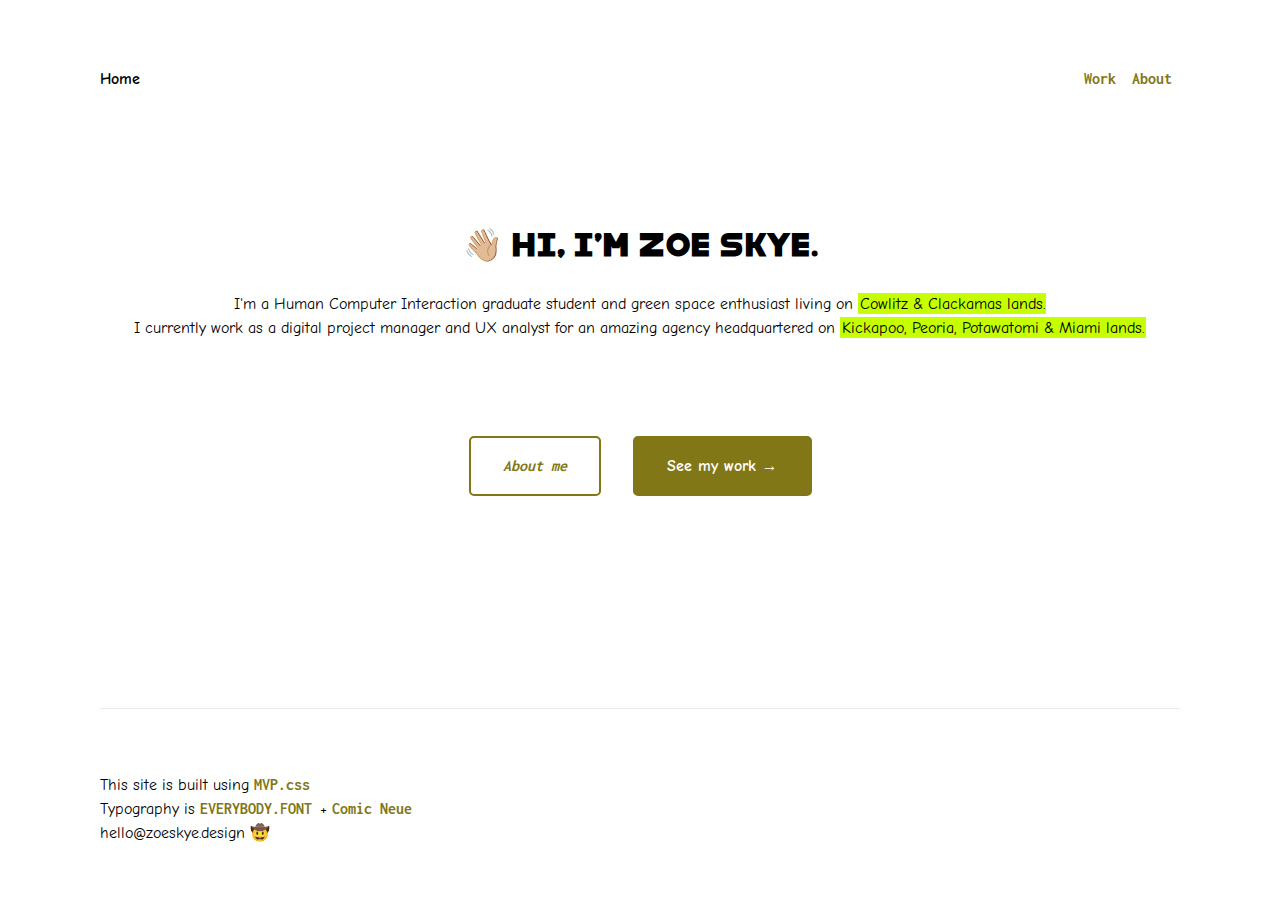
==== index.html @ 57e8252f "renamed home to index lol" ====
<!-- MVP.css quickstart template: https://github.com/andybrewer/mvp/ -->

<!DOCTYPE html>
<html lang="en">

<head>
    <link rel="icon" href="https://via.placeholder.com/70x70">
    <link rel="stylesheet" href="css/style.css">
    <link href="https://fonts.googleapis.com/css2?family=Comic+Neue&family=Inconsolata:wght@400;700&display=swap" rel="stylesheet">


    <meta charset="utf-8">
    <meta name="description" content="My description">
    <meta name="viewport" content="width=device-width, initial-scale=1.0">

    <title>My title</title>
</head>

<body>
    <header>
        <nav>
            <p>Home</p>
            <ul>
                <li></li>
                <li><a href="work.html">Work</a>
                <li><a href="about.html">About</a></li>
            </ul>
        </nav>
        <h1> 👋🏼 HI, I'M ZOE SKYE.</h1>
        <p>I'm a Human Computer Interaction graduate student and green space enthusiast living on <mark>Cowlitz & Clackamas lands.</mark> <br />
      I currently work as a digital project manager and UX analyst for an amazing agency headquartered on <mark>Kickapoo, Peoria, Potawatomi & Miami lands.</mark> </p> <br />
        <br>
        <p><a href="about.html"><i>About me</i></a><a href="work.html"><b>See my work &rarr;</b></a></p>
    </header>
    <main>
        <!-- <hr>
        <section>
            <header>
                <h2>Section Heading</h2>
                <p>Section Subheading</p>
            </header>
            <aside>
                <h3>Card heading</h3>
                <p>Card content*</p>
                <p><small>*with small content</small></p>
            </aside>
            <aside>
                <h3>Card heading</h3>
                <p>Card content <sup>with notification</sup></p>
            </aside>
            <aside>
                <h3>Card heading</h3>
                <p>Card content</p>
            </aside>
        </section>
        <hr>
        <section>
            <blockquote>
                "Quote"
                <footer><i>- Attribution</i></footer>
            </blockquote>
        </section>
        <hr>
        <div>
            <table>
                <thead>
                    <tr>
                        <th></th>
                        <th>Col A</th>
                        <th>Col B</th>
                        <th>Col C</th>
                    </tr>
                </thead>
                <tr>
                    <td>Row 1</td>
                    <td>Cell A1</td>
                    <td>Cell B1</td>
                    <td>Cell C1</td>
                </tr>
                <tr>
                    <td>Row 2</td>
                    <td>Cell A2</td>
                    <td>Cell B2</td>
                    <td>Cell C2</td>
                </tr>
            </table>
        </div>
        <hr>
        <article>
            <h2>Left-aligned header</h2>
            <p>Left-aligned paragraph</p>
            <aside>
                <p>Article callout</p>
            </aside>
            <ul>
                <li>List item 1</li>
                <li>List item 2</li>
            </ul>
            <figure>
                <img alt="Stock photo" src="https://via.placeholder.com/1080x500?text=Amazing+stock+photo">
                <figcaption><i>Image caption</i></figcaption>
            </figure>
        </article>
        <hr>
        <div>
            <details>
                <summary>Expanable title</summary>
                <p>Revealed content</p>
            </details>
            <details>
                <summary>Another expanable title</summary>
                <p>More revealed content</p>
            </details>
            <br>
            <pre>
                <code>
                    // code sample

                </code>
            </pre>
        </div>
        <hr> -->

    </main>
    <footer>
        <hr>
        <p>
            This site is built using <a href="https://github.com/andybrewer/mvp/ ">MVP.css </a><br />
            Typography is <a href="https://arielroman.com/EVERYBODY-FONT">EVERYBODY.FONT </a> + <a href="http://comicneue.com/">Comic Neue </a><br />
            hello@zoeskye.design 🤠
        </p>
    </footer>
</body>

</html>
---- css/style.css ----
:root {
    --border-radius: 5px;
    --box-shadow: 2px 2px 10px;
    --color: #827717;
    --color-accent: #8277170b;
    --color-bg: #fff;
    --color-bg-secondary: #e9e9e9;
    --color-secondary: #827717;
    --color-secondary-accent: #8277170b;
    --color-shadow: #f4f4f4;
    --color-text: #000;
    --color-text-secondary: #999;
    --font: -apple-system, BlinkMacSystemFont, "Segoe UI", Roboto, Oxygen-Sans, Ubuntu, Cantarell, "Helvetica Neue", sans-serif;
    --hover-brightness: 1.2;
    --justify-important: center;
    --justify-normal: left;
    --line-height: 150%;
    --width-card: 285px;
    --width-card-medium: 460px;
    --width-card-wide: 800px;
    --width-content: 1080px;
}

@font-face {
  font-family: EverybodyWorld;
  src: url(EVERYBODY.WORLD-Black.otf);
}

/*
@media (prefers-color-scheme: dark) {
    :root {
        --color: #0097fc;
        --color-accent: #0097fc4f;
        --color-bg: #333;
        --color-bg-secondary: #555;
        --color-secondary: #e20de9;
        --color-secondary-accent: #e20de94f;
        --color-shadow: #bbbbbb20;
        --color-text: #f7f7f7;
        --color-text-secondary: #aaa;
    }
}
*/

/* Layout */
article aside {
    background: var(--color-secondary-accent);
    border-left: 4px solid var(--color-secondary);
    padding: 0.01rem 0.8rem;
}

body {
    background: var(--color-bg);
    color: var(--color-text);
    font-family: var(--font);
    line-height: var(--line-height);
    margin: 0;
    overflow-x: hidden;
    padding: 1rem 0;
}

footer,
header,
main {
    margin: 0 auto;
    max-width: var(--width-content);
    padding: 2rem 1rem;
}

hr {
    background-color: var(--color-bg-secondary);
    border: none;
    height: 1px;
    margin: 4rem 0;
}

section {
    display: flex;
    flex-wrap: wrap;
    justify-content: var(--justify-important);
}

section aside {
    border: 1px solid var(--color-bg-secondary);
    border-radius: var(--border-radius);
    box-shadow: var(--box-shadow) var(--color-shadow);
    margin: 1rem;
    padding: 1.25rem;
    width: var(--width-card);
}

section aside:hover {
    box-shadow: var(--box-shadow) var(--color-bg-secondary);
}

section aside img {
    max-width: 100%;
}

/* Headers */
article header,
div header,
main header {
    padding-top: 0;
}

header {
    text-align: var(--justify-important);
}

header a b,
header a em,
header a i,
header a strong {
    margin-left: 1rem;
    margin-right: 1rem;
}

header nav img {
    margin: 1rem 0;
}

section header {
    padding-top: 0;
    width: 100%;
}

/* Nav */
nav {
    align-items: center;
    display: flex;
    font-weight: bold;
    justify-content: space-between;
    margin-bottom: 7rem;
}

nav ul {
    list-style: none;
    padding: 0;
}

nav ul li {
    display: inline-block;
    margin: 0 0.5rem;
    position: relative;
    text-align: left;
}

/* Nav Dropdown */
nav ul li:hover ul {
    display: block;
}

nav ul li ul {
    background: var(--color-bg);
    border: 1px solid var(--color-bg-secondary);
    border-radius: var(--border-radius);
    box-shadow: var(--box-shadow) var(--color-shadow);
    display: none;
    height: auto;
    padding: .5rem 1rem;
    position: absolute;
    right: 0;
    top: 1.7rem;
    width: auto;
}

nav ul li ul li,
nav ul li ul li a {
    display: block;
}

/* Typography */
code,
samp {
    background-color: var(--color-accent);
    border-radius: var(--border-radius);
    color: var(--color-text);
    display: inline-block;
    margin: 0 0.1rem;
    padding: 0rem 0.5rem;
    text-align: var(--justify-normal);
}

details {
    margin: 1.3rem 0;
}

details summary {
    font-weight: bold;
    cursor: pointer;
}

details summary:focus {
    outline: none;
}

h1,
h2,
h3,
h4,
h5,
h6 {
    line-height: var(--line-height);
    font-family: 'EverybodyWorld', monospace;
}

mark {
    padding: 0.1rem;
    font-family: 'Comic Neue', cursive;
    background-color: #C6FF00;
}

ol li,
ul li {
    padding: 0.2rem 0;
    font-family: 'Comic Neue', cursive;
}

p {
    margin: 0.75rem 0;
    padding: 0;
    font-family: 'Comic Neue', cursive;
    font-size: 16px;
}

pre {
    margin: 1rem 0;
    max-width: var(--width-card-wide);
    white-space: pre-line;
}

pre code,
pre samp {
    padding: 1rem 2rem;
}

small {
    color: var(--color-text-secondary);
}

sup {
    background-color: var(--color-secondary);
    border-radius: var(--border-radius);
    color: var(--color-bg);
    font-size: xx-small;
    font-weight: bold;
    margin: 0.2rem;
    padding: 0.2rem 0.3rem;
    position: relative;
    top: -2px;
    font-size: 10px;
}

/* Links */
a {
    color: var(--color-secondary);
    font-weight: bold;
    text-decoration: none;
    font-family: 'Inconsolata', monospace;
}

a:hover {
    filter: brightness(var(--hover-brightness));
    text-decoration: underline;
    font-family: 'Inconsolata', monospace;
}

a b,
a em,
a i,
a strong,
button {
    border-radius: var(--border-radius);
    display: inline-block;
    font-size: medium;
    font-weight: bold;
    line-height: var(--line-height);
    margin: 1.5rem 0 0.5rem 0;
    padding: 1rem 2rem;
    font-family: 'Inconsolata', monospace;
}

button {
    font-family: var(--font);
    font-family: 'Comic Neue', cursive;
}

button:hover {
    cursor: pointer;
    filter: brightness(var(--hover-brightness));
}

a b,
a strong,
button {
    background-color: var(--color);
    border: 2px solid var(--color);
    color: var(--color-bg);
    font-family: 'Comic Neue', cursive;
}

a em,
a i {
    border: 2px solid var(--color);
    border-radius: var(--border-radius);
    color: var(--color);
    display: inline-block;
    padding: 1rem 2rem;
}

/* Images */
figure {
    margin: 0;
    padding: 0;
}

figure img {
    max-width: 100%;
}

figure figcaption {
    color: var(--color-text-secondary);
}

/* Forms */
button:focus,
input:focus,
select:focus,
textarea:focus {
    outline: none;
    font-family: 'Comic Neue', cursive;
}

button:disabled,
input:disabled {
    background: var(--color-bg-secondary);
    border-color: var(--color-bg-secondary);
    color: var(--color-text-secondary);
    cursor: not-allowed;
}

button[disabled]:hover {
    filter: none;
}

form {
    border: 1px solid var(--color-bg-secondary);
    border-radius: var(--border-radius);
    box-shadow: var(--box-shadow) var(--color-shadow);
    display: block;
    max-width: var(--width-card-wide);
    min-width: var(--width-card);
    padding: 1.5rem;
    text-align: var(--justify-normal);
}

form header {
    margin: 1.5rem 0;
    padding: 1.5rem 0;
}

input,
label,
select,
textarea {
    display: block;
    font-size: inherit;
    max-width: var(--width-card-wide);
    font-family: 'Comic Neue', cursive;
}

input[type="checkbox"],
input[type="radio"] {
    display: inline-block;
}

input,
select,
textarea {
    border: 1px solid var(--color-bg-secondary);
    border-radius: var(--border-radius);
    margin-bottom: 1rem;
    padding: 0.4rem 0.8rem;
    font-family: 'Comic Neue', cursive;
}

input[readonly],
textarea[readonly] {
    background-color: var(--color-bg-secondary);
    font-family: 'Comic Neue', cursive;
}

label {
    font-weight: bold;
    margin-bottom: 0.2rem;
    font-family: 'Comic Neue', cursive;
}

/* Tables */
table {
    border: 1px solid var(--color-bg-secondary);
    border-radius: var(--border-radius);
    border-spacing: 0;
    overflow-x: scroll;
    overflow-y: hidden;
    padding: 0;
}

table td,
table th,
table tr {
    padding: 0.4rem 0.8rem;
    text-align: var(--justify-important);
}

table thead {
    background-color: var(--color);
    border-collapse: collapse;
    border-radius: var(--border-radius);
    color: var(--color-bg);
    margin: 0;
    padding: 0;
}

table thead th:first-child {
    border-top-left-radius: var(--border-radius);
}

table thead th:last-child {
    border-top-right-radius: var(--border-radius);
}

table thead th:first-child,
table tr td:first-child {
    text-align: var(--justify-normal);
}

/* Quotes */
blockquote {
    display: block;
    font-size: x-large;
    line-height: var(--line-height);
    margin: 1rem auto;
    max-width: var(--width-card-medium);
    padding: 1.5rem 1rem;
    text-align: var(--justify-important);
}

blockquote footer {
    color: var(--color-text-secondary);
    display: block;
    font-size: small;
    line-height: var(--line-height);
    padding: 1.5rem 0;
}

/* Custom styles */
#headshot {
  height: 400px;
  width: 300px;
  border-radius: 100%;
}
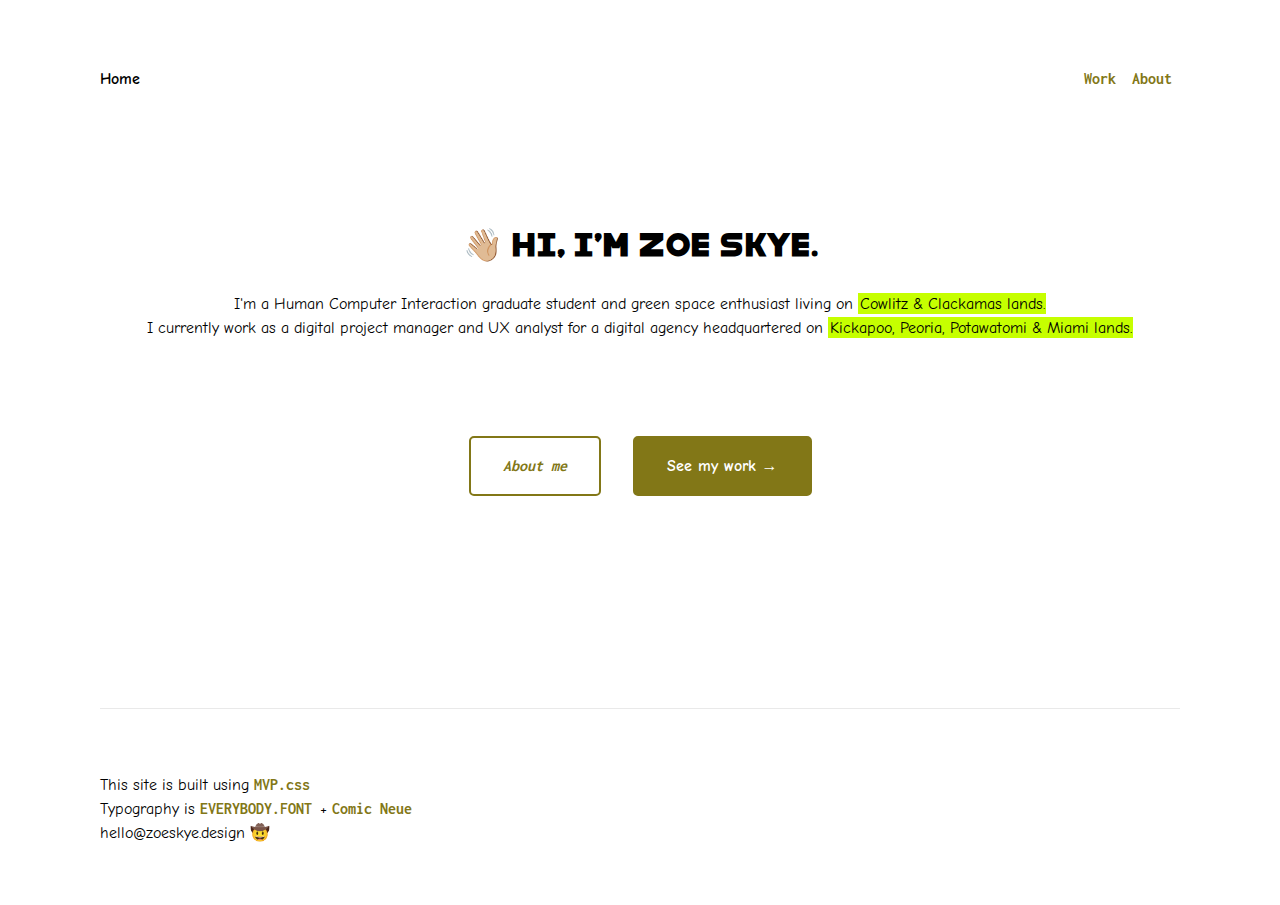
==== commit 896cd3e7: "added updated bio" ====
--- a/index.html
+++ b/index.html
@@ -28,7 +28,7 @@
         </nav>
         <h1> 👋🏼 HI, I'M ZOE SKYE.</h1>
         <p>I'm a Human Computer Interaction graduate student and green space enthusiast living on <mark>Cowlitz & Clackamas lands.</mark> <br />
-      I currently work as a digital project manager and UX analyst for an amazing agency headquartered on <mark>Kickapoo, Peoria, Potawatomi & Miami lands.</mark> </p> <br />
+      I currently work as a digital project manager and UX analyst for a digital agency headquartered on <mark>Kickapoo, Peoria, Potawatomi & Miami lands.</mark> </p> <br />
         <br>
         <p><a href="about.html"><i>About me</i></a><a href="work.html"><b>See my work &rarr;</b></a></p>
     </header>
--- a/css/style.css
+++ b/css/style.css
@@ -458,6 +458,16 @@
 /* Custom styles */
 #headshot {
   height: 400px;
-  width: 300px;
-  border-radius: 100%;
-}
+  width: 400px;
+}
+.Bio {
+  text-align: left;
+}
+
+.pull_quote {
+  text-align: center;
+}
+
+.CV {
+  text-align: right;
+}
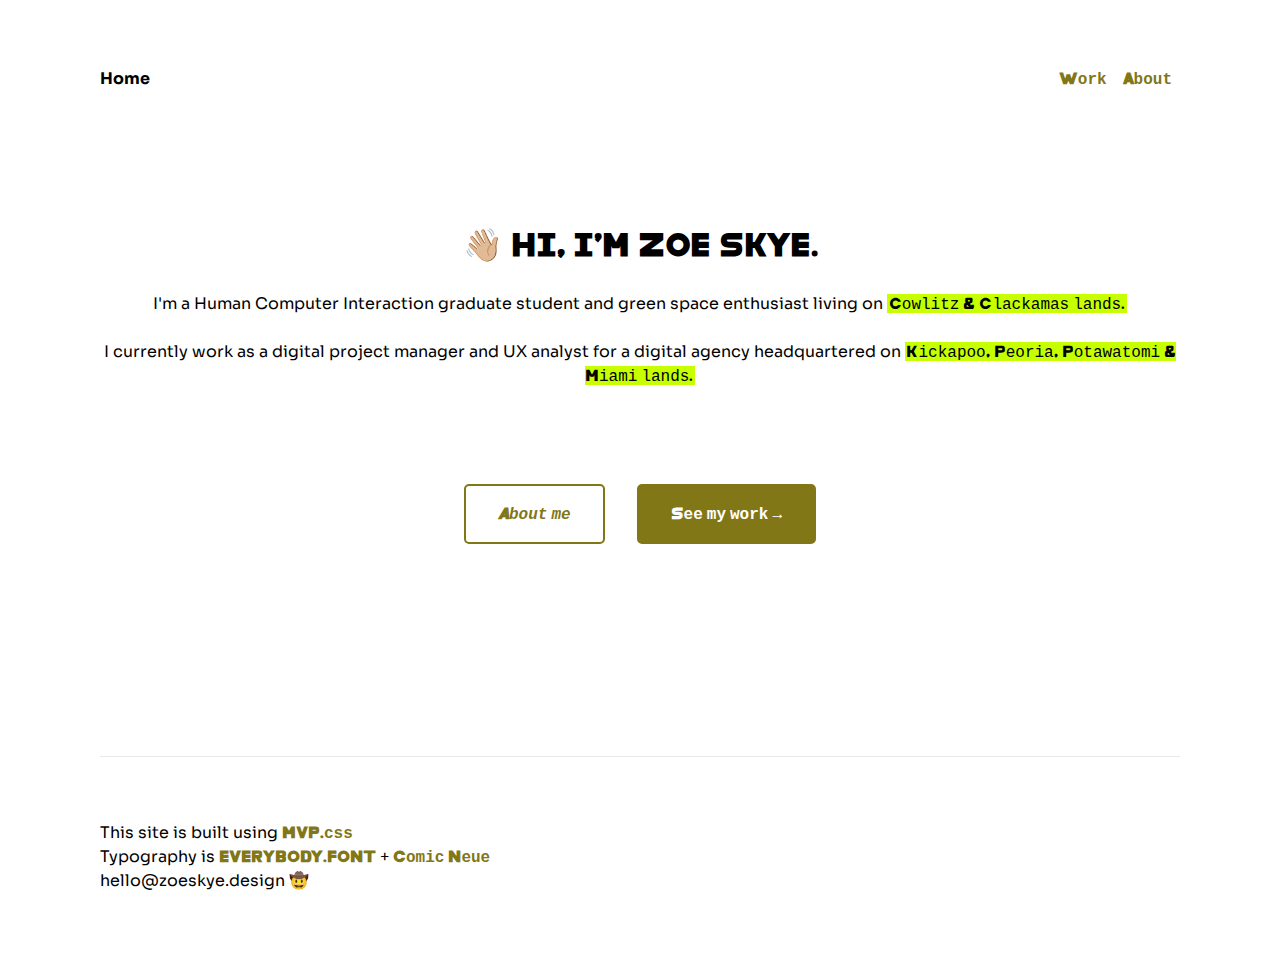
==== commit a29d36b5: "Advance Directives for Dementia ALL THE CONTENT" ====
--- a/index.html
+++ b/index.html
@@ -6,7 +6,7 @@
 <head>
     <link rel="icon" href="https://via.placeholder.com/70x70">
     <link rel="stylesheet" href="css/style.css">
-    <link href="https://fonts.googleapis.com/css2?family=Comic+Neue&family=Inconsolata:wght@400;700&display=swap" rel="stylesheet">
+    <link href="https://fonts.googleapis.com/css2?family=Sora:wght@300&display=swap" rel="stylesheet">
 
 
     <meta charset="utf-8">
@@ -27,7 +27,7 @@
             </ul>
         </nav>
         <h1> 👋🏼 HI, I'M ZOE SKYE.</h1>
-        <p>I'm a Human Computer Interaction graduate student and green space enthusiast living on <mark>Cowlitz & Clackamas lands.</mark> <br />
+        <p>I'm a Human Computer Interaction graduate student and green space enthusiast living on <mark>Cowlitz & Clackamas lands.</mark> <br /><br />
       I currently work as a digital project manager and UX analyst for a digital agency headquartered on <mark>Kickapoo, Peoria, Potawatomi & Miami lands.</mark> </p> <br />
         <br>
         <p><a href="about.html"><i>About me</i></a><a href="work.html"><b>See my work &rarr;</b></a></p>
--- a/css/style.css
+++ b/css/style.css
@@ -132,11 +132,13 @@
     font-weight: bold;
     justify-content: space-between;
     margin-bottom: 7rem;
+    font-family: 'EverybodyWorld', monospace;
 }
 
 nav ul {
     list-style: none;
     padding: 0;
+    font-family: 'EverybodyWorld', monospace;
 }
 
 nav ul li {
@@ -207,20 +209,20 @@
 
 mark {
     padding: 0.1rem;
-    font-family: 'Comic Neue', cursive;
+    font-family: 'EverybodyWorld', monospace;
     background-color: #C6FF00;
 }
 
 ol li,
 ul li {
     padding: 0.2rem 0;
-    font-family: 'Comic Neue', cursive;
+    font-family: 'Sora', sans-serif;
 }
 
 p {
     margin: 0.75rem 0;
     padding: 0;
-    font-family: 'Comic Neue', cursive;
+    font-family: 'Sora', sans-serif;
     font-size: 16px;
 }
 
@@ -257,13 +259,13 @@
     color: var(--color-secondary);
     font-weight: bold;
     text-decoration: none;
-    font-family: 'Inconsolata', monospace;
+    font-family: 'EverybodyWorld', monospace;
 }
 
 a:hover {
     filter: brightness(var(--hover-brightness));
     text-decoration: underline;
-    font-family: 'Inconsolata', monospace;
+    font-family: 'EverybodyWorld', monospace;
 }
 
 a b,
@@ -278,12 +280,12 @@
     line-height: var(--line-height);
     margin: 1.5rem 0 0.5rem 0;
     padding: 1rem 2rem;
-    font-family: 'Inconsolata', monospace;
+    font-family: 'EverybodyWorld', monospace;
 }
 
 button {
     font-family: var(--font);
-    font-family: 'Comic Neue', cursive;
+    font-family: 'EverybodyWorld', monospace;
 }
 
 button:hover {
@@ -297,7 +299,7 @@
     background-color: var(--color);
     border: 2px solid var(--color);
     color: var(--color-bg);
-    font-family: 'Comic Neue', cursive;
+    font-family: 'EverybodyWorld', monospace;
 }
 
 a em,
@@ -329,7 +331,7 @@
 select:focus,
 textarea:focus {
     outline: none;
-    font-family: 'Comic Neue', cursive;
+    font-family: 'Sora', sans-serif;
 }
 
 button:disabled,
@@ -367,7 +369,7 @@
     display: block;
     font-size: inherit;
     max-width: var(--width-card-wide);
-    font-family: 'Comic Neue', cursive;
+    font-family: 'Sora', sans-serif;
 }
 
 input[type="checkbox"],
@@ -382,19 +384,19 @@
     border-radius: var(--border-radius);
     margin-bottom: 1rem;
     padding: 0.4rem 0.8rem;
-    font-family: 'Comic Neue', cursive;
+    font-family: 'Sora', sans-serif;
 }
 
 input[readonly],
 textarea[readonly] {
     background-color: var(--color-bg-secondary);
-    font-family: 'Comic Neue', cursive;
+    font-family: 'Sora', sans-serif;
 }
 
 label {
     font-weight: bold;
     margin-bottom: 0.2rem;
-    font-family: 'Comic Neue', cursive;
+    font-family: 'Sora', sans-serif;
 }
 
 /* Tables */
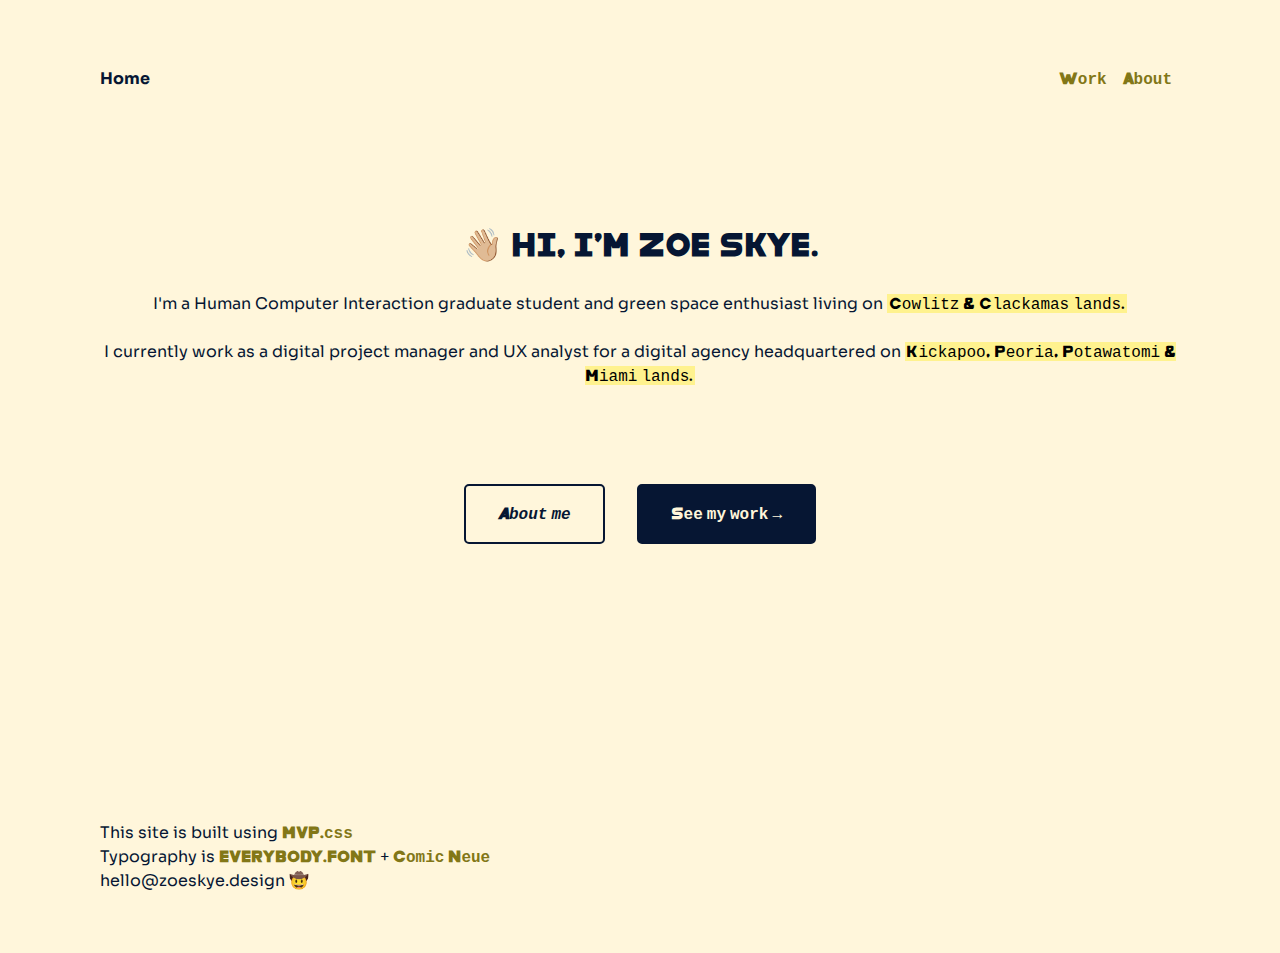
==== commit 568584f7: "more content" ====
--- a/index.html
+++ b/index.html
@@ -10,10 +10,10 @@
 
 
     <meta charset="utf-8">
-    <meta name="description" content="My description">
+    <meta name="description" content="Zoe Reagan Portfolio">
     <meta name="viewport" content="width=device-width, initial-scale=1.0">
 
-    <title>My title</title>
+    <title>Zoë Skye - Home</title>
 </head>
 
 <body>
--- a/css/style.css
+++ b/css/style.css
@@ -1,15 +1,15 @@
 :root {
     --border-radius: 5px;
     --box-shadow: 2px 2px 10px;
-    --color: #827717;
-    --color-accent: #8277170b;
-    --color-bg: #fff;
-    --color-bg-secondary: #e9e9e9;
+    --color: #061633;
+    --color-accent: #0616330b;
+    --color-bg: #fff6db;
+    --color-bg-secondary: #fff6db;
     --color-secondary: #827717;
     --color-secondary-accent: #8277170b;
-    --color-shadow: #f4f4f4;
-    --color-text: #000;
-    --color-text-secondary: #999;
+    --color-shadow: #fff6db;
+    --color-text: #061633;
+    --color-text-secondary: #061633;
     --font: -apple-system, BlinkMacSystemFont, "Segoe UI", Roboto, Oxygen-Sans, Ubuntu, Cantarell, "Helvetica Neue", sans-serif;
     --hover-brightness: 1.2;
     --justify-important: center;
@@ -210,7 +210,7 @@
 mark {
     padding: 0.1rem;
     font-family: 'EverybodyWorld', monospace;
-    background-color: #C6FF00;
+    background-color: #fff28e;
 }
 
 ol li,
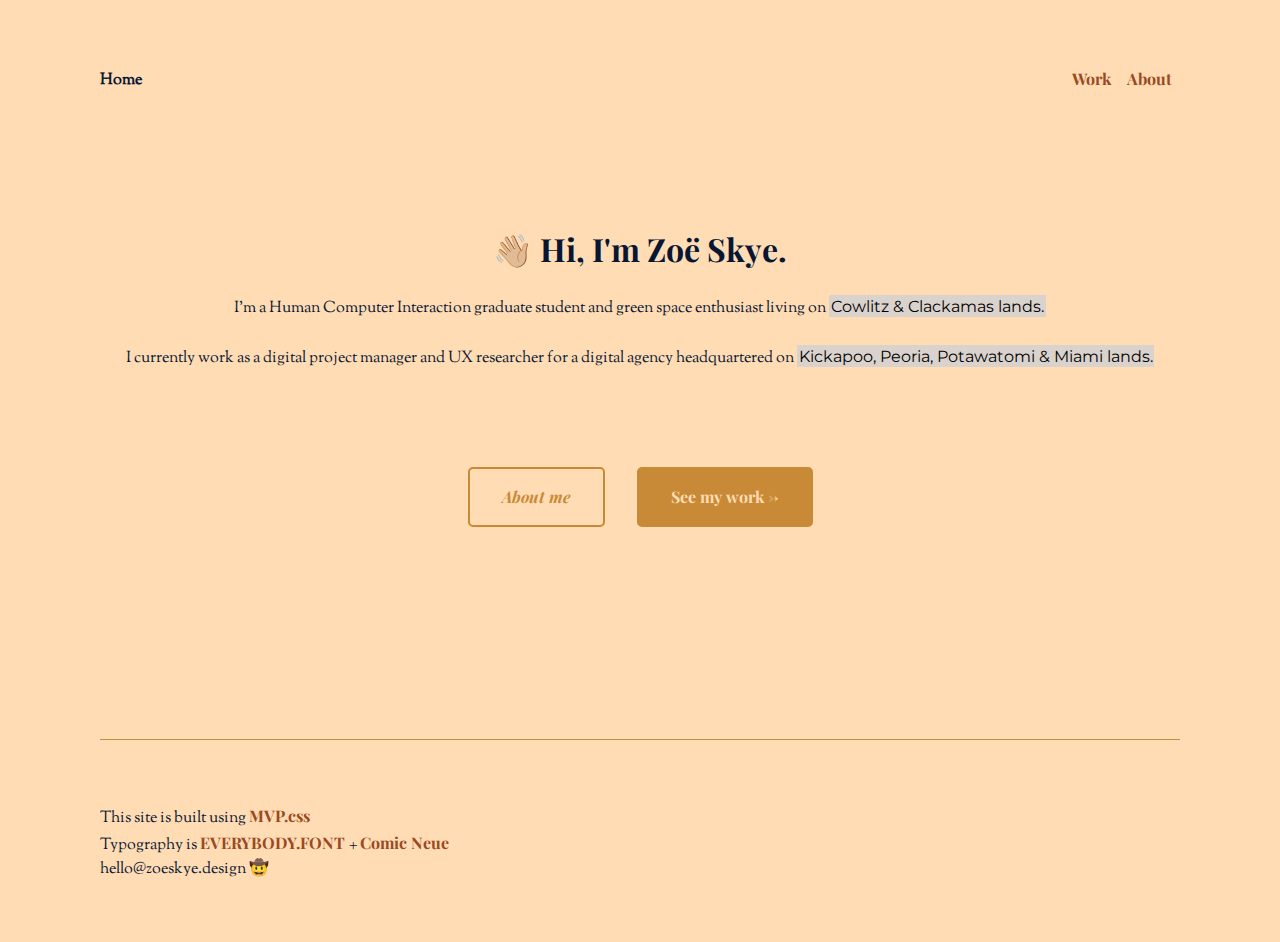
==== commit b7efdd76: "just so many design updates" ====
--- a/index.html
+++ b/index.html
@@ -6,12 +6,14 @@
 <head>
     <link rel="icon" href="https://via.placeholder.com/70x70">
     <link rel="stylesheet" href="css/style.css">
-    <link href="https://fonts.googleapis.com/css2?family=Sora:wght@300&display=swap" rel="stylesheet">
+    <link href="https://fonts.googleapis.com/css2?family=Montserrat&family=Playfair+Display&family=Sorts+Mill+Goudy&display=swap" rel="stylesheet">
+
 
 
     <meta charset="utf-8">
     <meta name="description" content="Zoe Reagan Portfolio">
     <meta name="viewport" content="width=device-width, initial-scale=1.0">
+    <meta name="google-site-verification" content="swBec2JDpJGFuvwAFpFvW0uN_2YvmPjnX7bpetRka6s" />
 
     <title>Zoë Skye - Home</title>
 </head>
@@ -26,9 +28,9 @@
                 <li><a href="about.html">About</a></li>
             </ul>
         </nav>
-        <h1> 👋🏼 HI, I'M ZOE SKYE.</h1>
+        <h1> 👋🏼 Hi, I'm Zoë Skye.</h1>
         <p>I'm a Human Computer Interaction graduate student and green space enthusiast living on <mark>Cowlitz & Clackamas lands.</mark> <br /><br />
-      I currently work as a digital project manager and UX analyst for a digital agency headquartered on <mark>Kickapoo, Peoria, Potawatomi & Miami lands.</mark> </p> <br />
+            I currently work as a digital project manager and UX researcher for a digital agency headquartered on <mark>Kickapoo, Peoria, Potawatomi & Miami lands.</mark> </p> <br />
         <br>
         <p><a href="about.html"><i>About me</i></a><a href="work.html"><b>See my work &rarr;</b></a></p>
     </header>
--- a/css/style.css
+++ b/css/style.css
@@ -1,13 +1,15 @@
 :root {
     --border-radius: 5px;
     --box-shadow: 2px 2px 10px;
-    --color: #061633;
+    --color: #c88a36;
     --color-accent: #0616330b;
-    --color-bg: #fff6db;
-    --color-bg-secondary: #fff6db;
-    --color-secondary: #827717;
+    --color-bg: #ffdcb4;
+    --color-bg-secondary: #c88a36;
+
+    /* links */
+    --color-secondary: #9b4922;
     --color-secondary-accent: #8277170b;
-    --color-shadow: #fff6db;
+    --color-shadow: #ffdcb4;
     --color-text: #061633;
     --color-text-secondary: #061633;
     --font: -apple-system, BlinkMacSystemFont, "Segoe UI", Roboto, Oxygen-Sans, Ubuntu, Cantarell, "Helvetica Neue", sans-serif;
@@ -21,10 +23,10 @@
     --width-content: 1080px;
 }
 
-@font-face {
+/* @font-face {
   font-family: EverybodyWorld;
   src: url(EVERYBODY.WORLD-Black.otf);
-}
+} */
 
 /*
 @media (prefers-color-scheme: dark) {
@@ -57,6 +59,7 @@
     margin: 0;
     overflow-x: hidden;
     padding: 1rem 0;
+
 }
 
 footer,
@@ -198,31 +201,35 @@
 }
 
 h1,
-h2,
-h3,
-h4,
 h5,
 h6 {
     line-height: var(--line-height);
-    font-family: 'EverybodyWorld', monospace;
+    font-family: 'Playfair Display', serif;
+}
+
+h2,
+h3,
+h4 {
+  line-height: var(--line-height);
+  font-family: 'Montserrat', sans-serif;
 }
 
 mark {
     padding: 0.1rem;
-    font-family: 'EverybodyWorld', monospace;
-    background-color: #fff28e;
+    font-family: 'Montserrat', sans-serif;
+    background-color: #dad3cd;
 }
 
 ol li,
 ul li {
     padding: 0.2rem 0;
-    font-family: 'Sora', sans-serif;
+    font-family: 'Sorts Mill Goudy', sans-serif;
 }
 
 p {
     margin: 0.75rem 0;
     padding: 0;
-    font-family: 'Sora', sans-serif;
+    font-family: 'Sorts Mill Goudy', sans-serif;
     font-size: 16px;
 }
 
@@ -259,13 +266,13 @@
     color: var(--color-secondary);
     font-weight: bold;
     text-decoration: none;
-    font-family: 'EverybodyWorld', monospace;
+    font-family: 'Playfair Display', serif;
 }
 
 a:hover {
     filter: brightness(var(--hover-brightness));
     text-decoration: underline;
-    font-family: 'EverybodyWorld', monospace;
+    font-family: 'Playfair Display', serif;
 }
 
 a b,
@@ -280,12 +287,12 @@
     line-height: var(--line-height);
     margin: 1.5rem 0 0.5rem 0;
     padding: 1rem 2rem;
-    font-family: 'EverybodyWorld', monospace;
+    font-family: 'Playfair Display', serif;
 }
 
 button {
     font-family: var(--font);
-    font-family: 'EverybodyWorld', monospace;
+    font-family: 'Playfair Display', serif;
 }
 
 button:hover {
@@ -299,7 +306,7 @@
     background-color: var(--color);
     border: 2px solid var(--color);
     color: var(--color-bg);
-    font-family: 'EverybodyWorld', monospace;
+    font-family: 'Playfair Display', serif;
 }
 
 a em,
@@ -331,7 +338,7 @@
 select:focus,
 textarea:focus {
     outline: none;
-    font-family: 'Sora', sans-serif;
+    font-family: 'Montserrat', sans-serif;
 }
 
 button:disabled,
@@ -369,7 +376,7 @@
     display: block;
     font-size: inherit;
     max-width: var(--width-card-wide);
-    font-family: 'Sora', sans-serif;
+    font-family: 'Montserrat', sans-serif;
 }
 
 input[type="checkbox"],
@@ -384,19 +391,19 @@
     border-radius: var(--border-radius);
     margin-bottom: 1rem;
     padding: 0.4rem 0.8rem;
-    font-family: 'Sora', sans-serif;
+    font-family: 'Montserrat', sans-serif;
 }
 
 input[readonly],
 textarea[readonly] {
     background-color: var(--color-bg-secondary);
-    font-family: 'Sora', sans-serif;
+    font-family: 'Montserrat', sans-serif;
 }
 
 label {
     font-weight: bold;
     margin-bottom: 0.2rem;
-    font-family: 'Sora', sans-serif;
+    font-family: 'Montserrat', sans-serif;
 }
 
 /* Tables */
